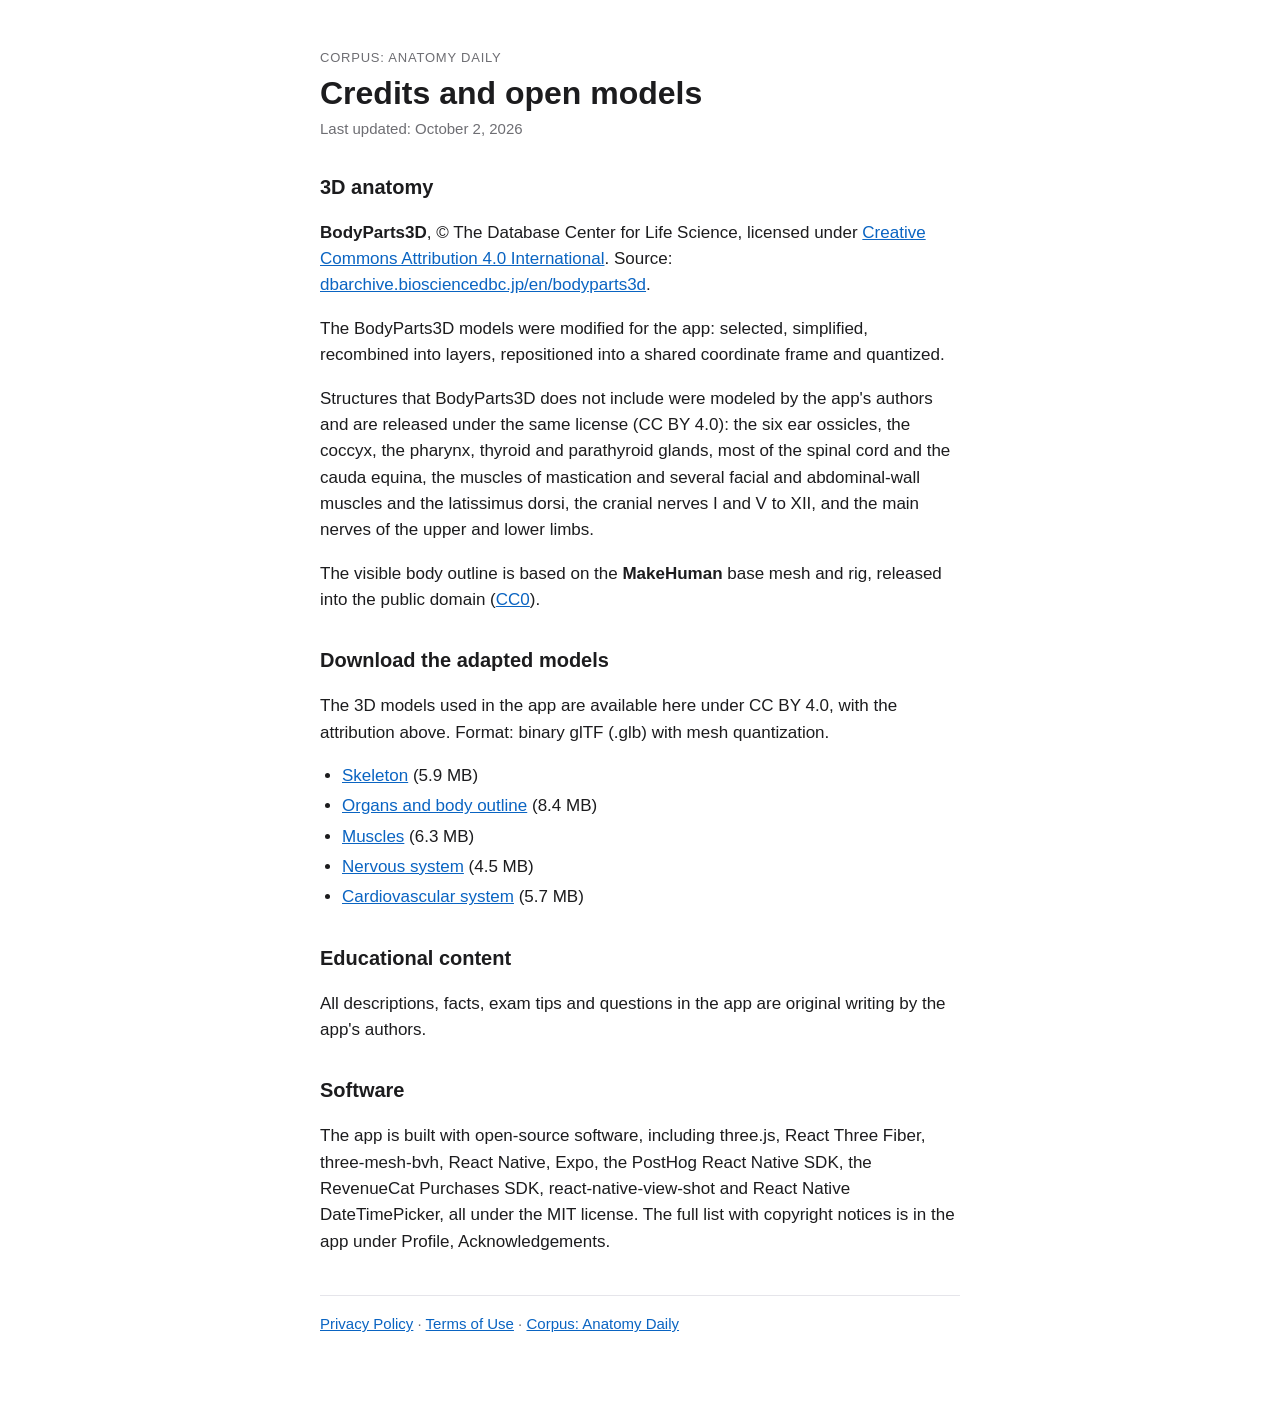
==== credits.html @ 5b38b37d "Privacy policy, terms, credits and open 3D models for Corpus: Anatomy Daily Co-Authored-By: Claude O" ====
<!doctype html>
<html lang="en">
<head>
<meta charset="utf-8">
<meta name="viewport" content="width=device-width, initial-scale=1">
<title>Credits and Open Models · Corpus: Anatomy Daily</title>
<link rel="stylesheet" href="style.css">
</head>
<body>
<main>
<p class="eyebrow">Corpus: Anatomy Daily</p>
<h1>Credits and open models</h1>
<p class="meta">Last updated: October 2, 2026</p>

<h2>3D anatomy</h2>
<p><strong>BodyParts3D</strong>, © The Database Center for Life Science, licensed under <a href="https://creativecommons.org/licenses/by/4.0/">Creative Commons Attribution 4.0 International</a>. Source: <a href="https://dbarchive.biosciencedbc.jp/en/bodyparts3d/">dbarchive.biosciencedbc.jp/en/bodyparts3d</a>.</p>
<p>The BodyParts3D models were modified for the app: selected, simplified, recombined into layers, repositioned into a shared coordinate frame and quantized.</p>
<p>Structures that BodyParts3D does not include were modeled by the app's authors and are released under the same license (CC BY 4.0): the six ear ossicles, the coccyx, the pharynx, thyroid and parathyroid glands, most of the spinal cord and the cauda equina, the muscles of mastication and several facial and abdominal-wall muscles and the latissimus dorsi, the cranial nerves I and V to XII, and the main nerves of the upper and lower limbs.</p>
<p>The visible body outline is based on the <strong>MakeHuman</strong> base mesh and rig, released into the public domain (<a href="https://creativecommons.org/publicdomain/zero/1.0/">CC0</a>).</p>

<h2>Download the adapted models</h2>
<p>The 3D models used in the app are available here under CC BY 4.0, with the attribution above. Format: binary glTF (.glb) with mesh quantization.</p>
<ul>
<li><a href="models/skeleton.glb">Skeleton</a> (5.9 MB)</li>
<li><a href="models/body.glb">Organs and body outline</a> (8.4 MB)</li>
<li><a href="models/muscles.glb">Muscles</a> (6.3 MB)</li>
<li><a href="models/nervous.glb">Nervous system</a> (4.5 MB)</li>
<li><a href="models/cardiovascular.glb">Cardiovascular system</a> (5.7 MB)</li>
</ul>

<h2>Educational content</h2>
<p>All descriptions, facts, exam tips and questions in the app are original writing by the app's authors.</p>

<h2>Software</h2>
<p>The app is built with open-source software, including three.js, React Three Fiber, three-mesh-bvh, React Native, Expo, the PostHog React Native SDK, the RevenueCat Purchases SDK, react-native-view-shot and React Native DateTimePicker, all under the MIT license. The full list with copyright notices is in the app under Profile, Acknowledgements.</p>

<p class="footer"><a href="privacy.html">Privacy Policy</a> · <a href="terms.html">Terms of Use</a> · <a href="index.html">Corpus: Anatomy Daily</a></p>
</main>
</body>
</html>
---- style.css ----
:root { color-scheme: light dark; --bg: #ffffff; --fg: #1c1c1e; --muted: #6e6e73; --accent: #0a64c2; --rule: #e5e5ea; }
@media (prefers-color-scheme: dark) { :root { --bg: #0b0c0e; --fg: #f2f2f7; --muted: #a1a1a6; --accent: #4aa3ff; --rule: #2c2c2e; } }
* { box-sizing: border-box; }
body { margin: 0; background: var(--bg); color: var(--fg); font: 17px/1.55 -apple-system, BlinkMacSystemFont, "SF Pro Text", "Segoe UI", Roboto, Helvetica, Arial, sans-serif; }
main { max-width: 680px; margin: 0 auto; padding: 48px 20px 64px; }
.eyebrow { margin: 0; font-size: 13px; letter-spacing: 0.06em; text-transform: uppercase; color: var(--muted); }
h1 { margin: 6px 0 4px; font-size: 32px; line-height: 1.2; text-wrap: balance; }
h2 { margin: 32px 0 8px; font-size: 20px; }
.meta { margin: 0 0 24px; color: var(--muted); font-size: 15px; }
a { color: var(--accent); }
ul { padding-left: 22px; }
li { margin: 4px 0; }
.footer { margin-top: 40px; padding-top: 16px; border-top: 1px solid var(--rule); color: var(--muted); font-size: 15px; }
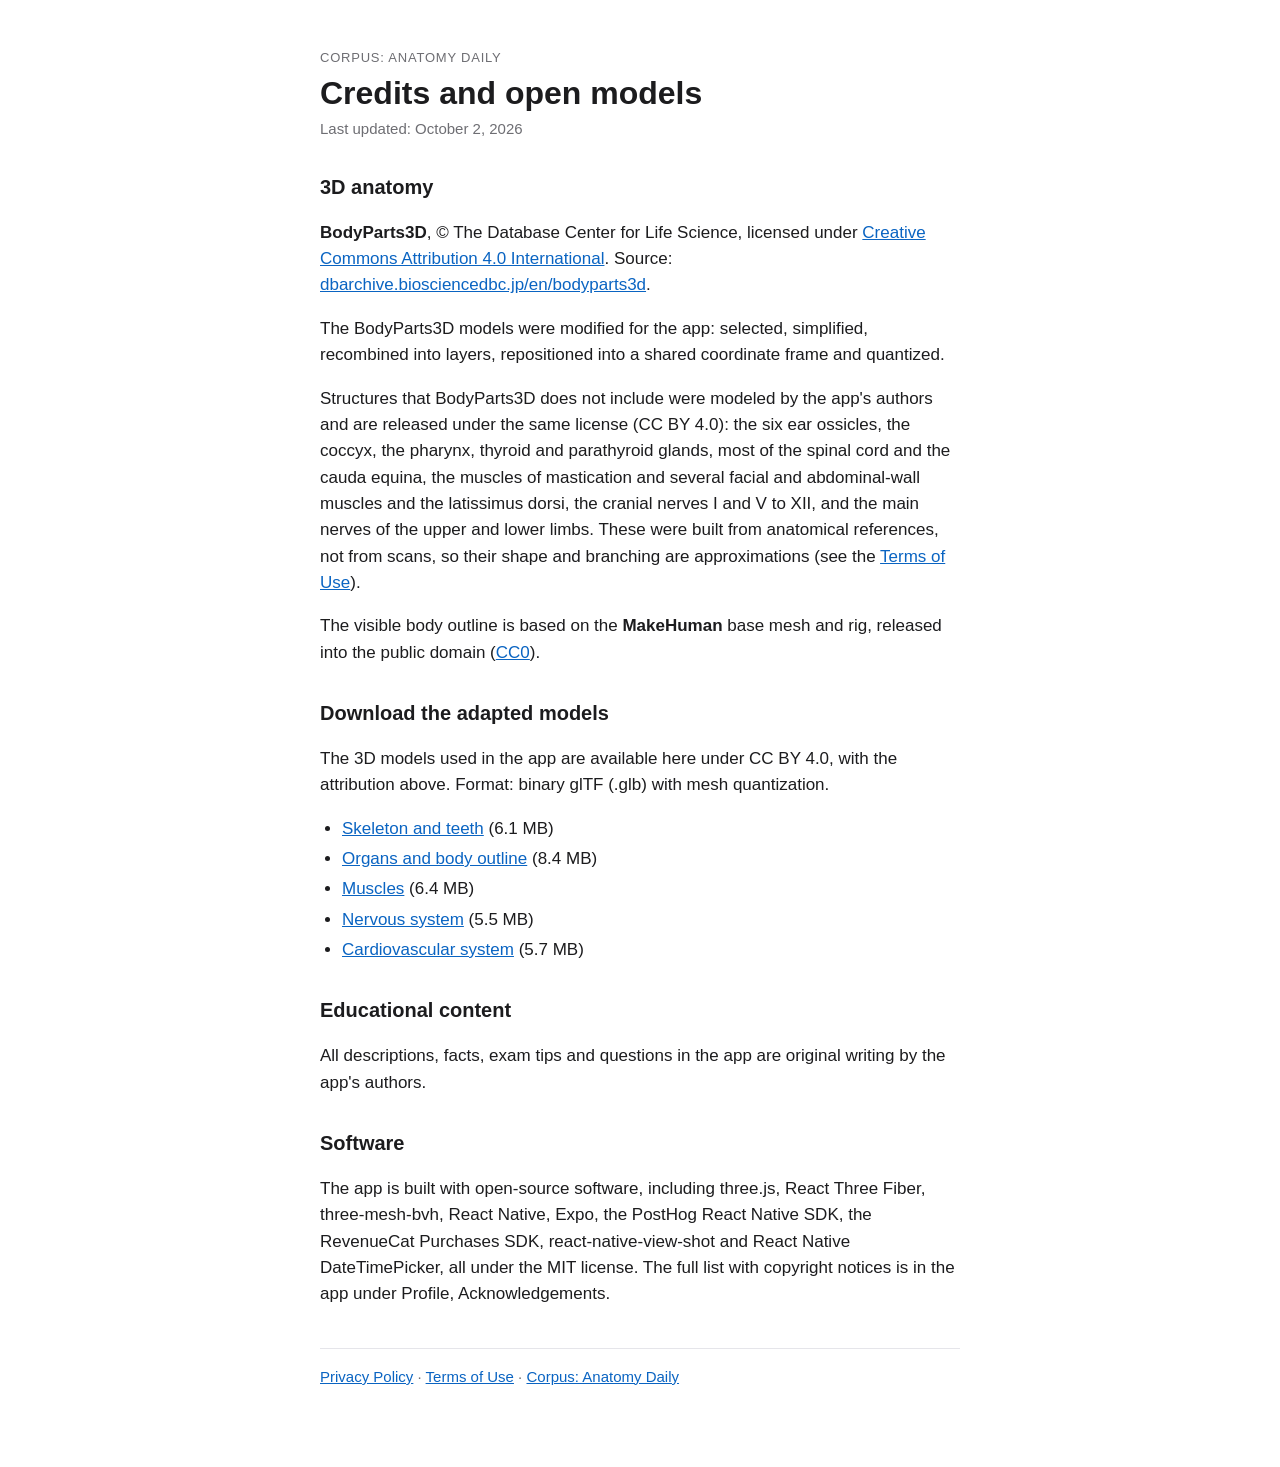
==== commit e062229f: "Terms: note on modeled structures; Credits and models: teeth, brain structures and updated model fil" ====
--- a/credits.html
+++ b/credits.html
@@ -15,16 +15,16 @@
 <h2>3D anatomy</h2>
 <p><strong>BodyParts3D</strong>, © The Database Center for Life Science, licensed under <a href="https://creativecommons.org/licenses/by/4.0/">Creative Commons Attribution 4.0 International</a>. Source: <a href="https://dbarchive.biosciencedbc.jp/en/bodyparts3d/">dbarchive.biosciencedbc.jp/en/bodyparts3d</a>.</p>
 <p>The BodyParts3D models were modified for the app: selected, simplified, recombined into layers, repositioned into a shared coordinate frame and quantized.</p>
-<p>Structures that BodyParts3D does not include were modeled by the app's authors and are released under the same license (CC BY 4.0): the six ear ossicles, the coccyx, the pharynx, thyroid and parathyroid glands, most of the spinal cord and the cauda equina, the muscles of mastication and several facial and abdominal-wall muscles and the latissimus dorsi, the cranial nerves I and V to XII, and the main nerves of the upper and lower limbs.</p>
+<p>Structures that BodyParts3D does not include were modeled by the app's authors and are released under the same license (CC BY 4.0): the six ear ossicles, the coccyx, the pharynx, thyroid and parathyroid glands, most of the spinal cord and the cauda equina, the muscles of mastication and several facial and abdominal-wall muscles and the latissimus dorsi, the cranial nerves I and V to XII, and the main nerves of the upper and lower limbs. These were built from anatomical references, not from scans, so their shape and branching are approximations (see the <a href="terms.html">Terms of Use</a>).</p>
 <p>The visible body outline is based on the <strong>MakeHuman</strong> base mesh and rig, released into the public domain (<a href="https://creativecommons.org/publicdomain/zero/1.0/">CC0</a>).</p>
 
 <h2>Download the adapted models</h2>
 <p>The 3D models used in the app are available here under CC BY 4.0, with the attribution above. Format: binary glTF (.glb) with mesh quantization.</p>
 <ul>
-<li><a href="models/skeleton.glb">Skeleton</a> (5.9 MB)</li>
+<li><a href="models/skeleton.glb">Skeleton and teeth</a> (6.1 MB)</li>
 <li><a href="models/body.glb">Organs and body outline</a> (8.4 MB)</li>
-<li><a href="models/muscles.glb">Muscles</a> (6.3 MB)</li>
-<li><a href="models/nervous.glb">Nervous system</a> (4.5 MB)</li>
+<li><a href="models/muscles.glb">Muscles</a> (6.4 MB)</li>
+<li><a href="models/nervous.glb">Nervous system</a> (5.5 MB)</li>
 <li><a href="models/cardiovascular.glb">Cardiovascular system</a> (5.7 MB)</li>
 </ul>
 
